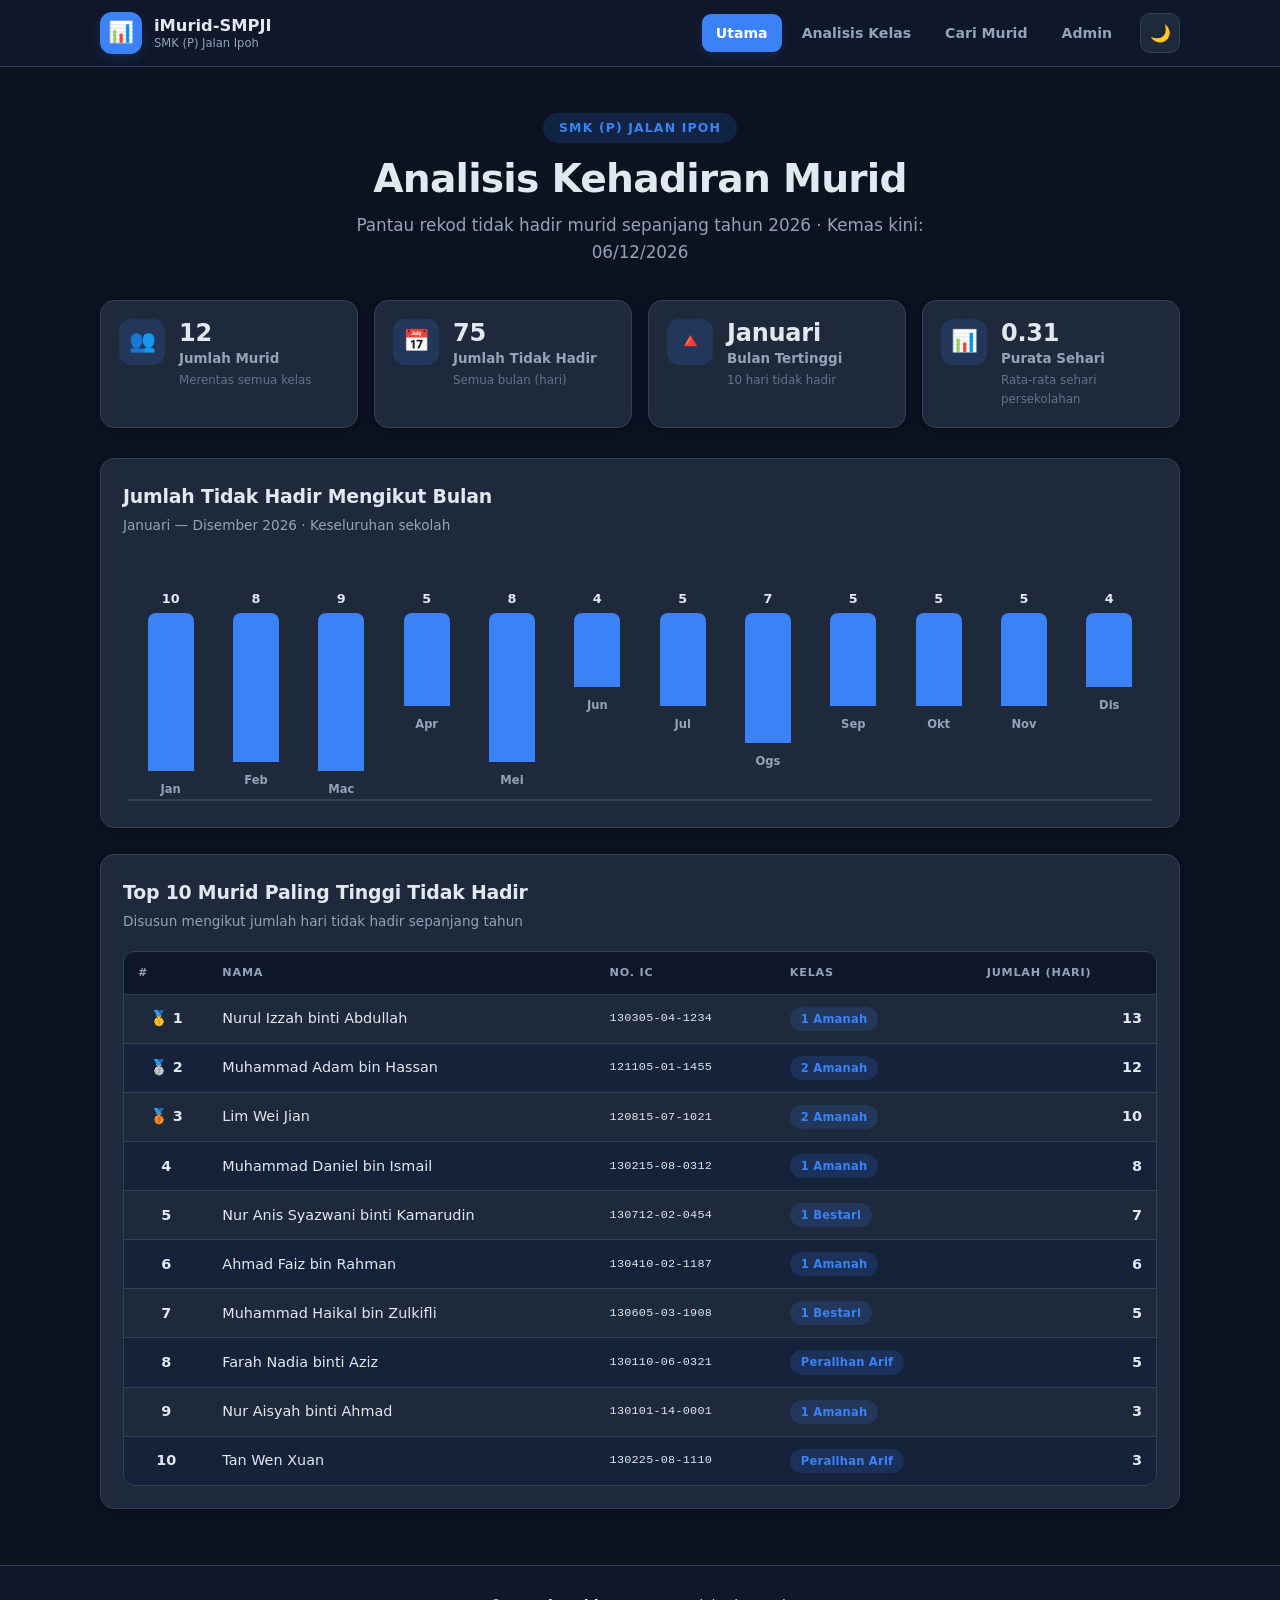
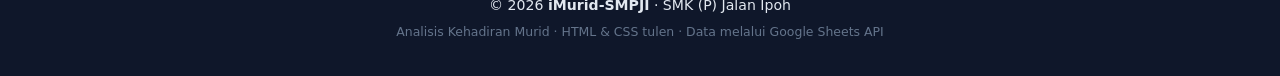
==== index.html @ 9938da87 "Website penuh: dashboard, analisis kelas, carian murid, admin" ====
<!DOCTYPE html>
<html lang="ms" data-tema="gelap">
<head>
  <meta charset="UTF-8">
  <meta name="viewport" content="width=device-width, initial-scale=1.0">
  <title>iMurid-SMPJI — Dashboard Utama</title>
  <meta name="description" content="Analisis Kehadiran Murid — SMK (P) Jalan Ipoh">
  <!-- Skrip no-flash tema: baca pilihan tema sebelum CSS dimuat -->
  <script>(function(){try{var t=localStorage.getItem('imurid_tema');if(!t){t='gelap';localStorage.setItem('imurid_tema',t);}document.documentElement.setAttribute('data-tema',t);}catch(e){}})();</script>
  <link rel="stylesheet" href="css/style.css">
</head>
<body>

<div id="header-placeholder"></div>

<main class="container">

  <section class="hero">
    <p class="hero-sekolah" id="hero-sekolah">SMK (P) Jalan Ipoh</p>
    <h1 class="hero-tajuk">Analisis Kehadiran Murid</h1>
    <p class="hero-sub">Pantau rekod tidak hadir murid sepanjang tahun 2026 · <span id="hero-tarikh"></span></p>
  </section>

  <section class="grid-stat" id="grid-stat" aria-label="Statistik utama"></section>

  <section class="seksyen">
    <div class="seksyen-kepala">
      <h2 class="seksyen-tajuk">Jumlah Tidak Hadir Mengikut Bulan</h2>
      <p class="seksyen-huraian">Januari — Disember 2026 · Keseluruhan sekolah</p>
    </div>
    <div class="carta">
      <div class="carta-bars" id="carta-bars"></div>
    </div>
  </section>

  <section class="seksyen">
    <div class="seksyen-kepala">
      <h2 class="seksyen-tajuk">Top 10 Murid Paling Tinggi Tidak Hadir</h2>
      <p class="seksyen-huraian">Disusun mengikut jumlah hari tidak hadir sepanjang tahun</p>
    </div>
    <div class="meja-wrap">
      <table class="meja">
        <thead>
          <tr>
            <th class="ta-tengah">#</th>
            <th>Nama</th>
            <th>No. IC</th>
            <th>Kelas</th>
            <th class="ta-kanan">Jumlah (hari)</th>
          </tr>
        </thead>
        <tbody id="tubuh-top10"></tbody>
      </table>
    </div>
  </section>

</main>

<div id="footer-placeholder"></div>

<script src="js/data.js"></script>
<script src="js/common.js"></script>
<script>
/* ==========================================================================
   Logik Halaman: Dashboard Utama
   ========================================================================== */
var HARI_SEKOLAH_SEBULAN = 20;

function jumlahPerBulan(kehadiran) {
  var hasil = {};
  BULAN.forEach(function (b) { hasil[b.k] = 0; });
  kehadiran.forEach(function (k) {
    BULAN.forEach(function (b) {
      hasil[b.k] += (k.bulan && k.bulan[b.k]) ? (parseInt(k.bulan[b.k], 10) || 0) : 0;
    });
  });
  return hasil;
}

function renderHalaman() {
  var tet = getTetapan() || {};
  var murid = getMurid();
  var kehadiran = getKehadiran();

  /* --- Hero --- */
  var heroSekolah = document.getElementById('hero-sekolah');
  if (heroSekolah && tet.namaSekolah) heroSekolah.textContent = tet.namaSekolah;

  var kini = new Date();
  var tarikhEl = document.getElementById('hero-tarikh');
  if (tarikhEl) {
    tarikhEl.textContent = 'Kemas kini: ' +
      String(kini.getDate()).padStart(2, '0') + '/' +
      String(kini.getMonth() + 1).padStart(2, '0') + '/' +
      kini.getFullYear();
  }

  /* --- Kiraan statistik --- */
  var perBulan = jumlahPerBulan(kehadiran);
  var jumlahKeseluruhan = 0;
  BULAN.forEach(function (b) { jumlahKeseluruhan += perBulan[b.k]; });

  var bulanTertinggi = BULAN[0].k;
  var nilaiTertinggi = -1;
  BULAN.forEach(function (b) {
    if (perBulan[b.k] > nilaiTertinggi) {
      nilaiTertinggi = perBulan[b.k];
      bulanTertinggi = b.k;
    }
  });

  var hariSekolah = BULAN.length * HARI_SEKOLAH_SEBULAN;
  var purataSehari = hariSekolah ? (jumlahKeseluruhan / hariSekolah) : 0;

  /* --- Kad statistik --- */
  var kad = [
    { ikon: '👥', nilai: String(murid.length),      label: 'Jumlah Murid',          sub: 'Merentas semua kelas' },
    { ikon: '📅', nilai: String(jumlahKeseluruhan), label: 'Jumlah Tidak Hadir',    sub: 'Semua bulan (hari)' },
    { ikon: '🔺', nilai: bulanPenuh(bulanTertinggi), label: 'Bulan Tertinggi',       sub: String(nilaiTertinggi) + ' hari tidak hadir' },
    { ikon: '📊', nilai: purataSehari.toFixed(2),    label: 'Purata Sehari',         sub: 'Rata-rata sehari persekolahan' }
  ];

  document.getElementById('grid-stat').innerHTML = kad.map(function (k) {
    return '<div class="kad-stat">' +
      '<div class="ikon-stat">' + k.ikon + '</div>' +
      '<div class="stat-kandungan">' +
        '<div class="nilai-stat">' + esc(k.nilai) + '</div>' +
        '<div class="label-stat">' + esc(k.label) + '</div>' +
        '<div class="sub-stat">' + esc(k.sub) + '</div>' +
      '</div>' +
    '</div>';
  }).join('');

  /* --- Carta bar 12 bulan --- */
  var maks = 1;
  BULAN.forEach(function (b) { if (perBulan[b.k] > maks) maks = perBulan[b.k]; });

  document.getElementById('carta-bars').innerHTML = BULAN.map(function (b) {
    var h = Math.round((perBulan[b.k] / maks) * 100);
    var kosong = perBulan[b.k] === 0 ? ' bar-kosong' : '';
    return '<div class="bar-wrap">' +
      '<div class="bar' + kosong + '" style="height:' + h + '%" title="' + esc(bulanPenuh(b.k)) + ': ' + perBulan[b.k] + ' hari">' +
        '<span class="bar-value">' + perBulan[b.k] + '</span>' +
        '<span class="bar-tip">' + esc(bulanPenuh(b.k)) + ' — ' + perBulan[b.k] + ' hari</span>' +
      '</div>' +
      '<span class="bar-label">' + bulanPendek(b.k) + '</span>' +
    '</div>';
  }).join('');

  /* --- Top 10 murid --- */
  var baris = kehadiran.map(function (k) {
    var m = null;
    var icK = String(k.ic || '').replace(/[^0-9]/g, '');
    for (var i = 0; i < murid.length; i++) {
      if (String(murid[i].ic || '').replace(/[^0-9]/g, '') === icK) { m = murid[i]; break; }
    }
    return {
      nama: k.nama || (m ? m.nama : ''),
      ic: k.ic || (m ? m.ic : ''),
      kelas: m ? m.kelas : '—',
      jumlah: parseInt(k.jumlah, 10) || 0
    };
  }).sort(function (a, b) { return b.jumlah - a.jumlah; }).slice(0, 10);

  var pingat = ['🥇', '🥈', '🥉'];
  document.getElementById('tubuh-top10').innerHTML = baris.map(function (b, i) {
    var pangkat = pingat[i] ? pingat[i] + ' ' + (i + 1) : String(i + 1);
    return '<tr>' +
      '<td class="ta-tengah kuat">' + pangkat + '</td>' +
      '<td>' + esc(b.nama) + '</td>' +
      '<td class="mono">' + esc(formatIC(b.ic)) + '</td>' +
      '<td><span class="lencana lencana-kelas">' + esc(b.kelas) + '</span></td>' +
      '<td class="ta-kanan kuat">' + b.jumlah + '</td>' +
    '</tr>';
  }).join('');
}
</script>
</body>
</html>
---- css/style.css ----
/* ==========================================================================
   iMurid-SMPJI — Analisis Kehadiran Murid
   SMK (P) Jalan Ipoh · Template boleh jual (sellable template)
   --------------------------------------------------------------------------
   Tema gelap (lalai) + tema cerah · Pure CSS · Tiada library luaran
   ========================================================================== */

/* --------------------------------------------------------------------------
   1. PEMBOLEHUBAH TEMA
   -------------------------------------------------------------------------- */
:root {
  /* Tema gelap (lalai) */
  --bg: #0b1220;
  --bg-lapisan: #0f172a;
  --kad: #1e293b;
  --kad-hover: #243349;
  --teks: #e2e8f0;
  --teks-muted: #94a3b8;
  --teks-samarsamar: #64748b;
  --sempadan: #334155;
  --akcent: #3b82f6;
  --akcent-hover: #2563eb;
  --akcent-lembut: rgba(59, 130, 246, 0.16);
  --akcent-teks: #ffffff;
  --berjaya: #22c55e;
  --amaran: #eab308;
  --bahaya: #ef4444;
  --latar-baris: #16213a;
  --bayang: 0 8px 28px rgba(0, 0, 0, 0.45);
  --bayang-kad: 0 2px 10px rgba(0, 0, 0, 0.28);
  --jejari: 14px;
  --font: 'Inter', ui-sans-serif, system-ui, -apple-system, 'Segoe UI', Roboto, sans-serif;
  --mono: ui-monospace, SFMono-Regular, Menlo, Consolas, 'Liberation Mono', monospace;
}

html[data-tema="cerah"] {
  /* Tema cerah */
  --bg: #f1f5f9;
  --bg-lapisan: #e2e8f0;
  --kad: #ffffff;
  --kad-hover: #f1f5f9;
  --teks: #0f172a;
  --teks-muted: #475569;
  --teks-samarsamar: #94a3b8;
  --sempadan: #e2e8f0;
  --akcent: #3b82f6;
  --akcent-hover: #2563eb;
  --akcent-lembut: rgba(59, 130, 246, 0.12);
  --akcent-teks: #ffffff;
  --berjaya: #16a34a;
  --amaran: #ca8a04;
  --bahaya: #dc2626;
  --latar-baris: #f8fafc;
  --bayang: 0 8px 28px rgba(15, 23, 42, 0.12);
  --bayang-kad: 0 2px 8px rgba(15, 23, 42, 0.07);
}

/* --------------------------------------------------------------------------
   2. RESET & ASAS
   -------------------------------------------------------------------------- */
*,
*::before,
*::after {
  box-sizing: border-box;
}

html {
  scroll-behavior: smooth;
}

body {
  margin: 0;
  font-family: var(--font);
  background: var(--bg);
  color: var(--teks);
  font-size: 16px;
  line-height: 1.6;
  -webkit-font-smoothing: antialiased;
  text-rendering: optimizeLegibility;
  transition: background 0.25s ease, color 0.25s ease;
}

img {
  max-width: 100%;
  display: block;
}

a {
  color: var(--akcent);
  text-decoration: none;
}

a:hover {
  text-decoration: underline;
}

button {
  font-family: inherit;
}

.container {
  max-width: 1120px;
  margin: 0 auto;
  padding: 0 20px;
}

main.container {
  min-height: 60vh;
}

::selection {
  background: var(--akcent);
  color: #fff;
}

/* Skrol bar */
::-webkit-scrollbar {
  width: 10px;
  height: 10px;
}
::-webkit-scrollbar-track {
  background: var(--bg);
}
::-webkit-scrollbar-thumb {
  background: var(--sempadan);
  border-radius: 999px;
}
::-webkit-scrollbar-thumb:hover {
  background: var(--teks-samarsamar);
}

/* Utiliti */
.mono {
  font-family: var(--mono);
  font-size: 0.82em;
  letter-spacing: 0.02em;
}
.ta-kanan { text-align: right; }
.ta-tengah { text-align: center; }
.kuat { font-weight: 700; }
.teks-redup { color: var(--teks-samarsamar); }

.hidden,
[hidden] {
  display: none !important;
}

/* Animasi */
@keyframes fadeIn {
  from { opacity: 0; transform: translateY(6px); }
  to   { opacity: 1; transform: translateY(0); }
}
@keyframes naik {
  from { height: 0; }
}
@keyframes melebar {
  from { width: 0; }
}
@keyframes putar {
  to { transform: rotate(360deg); }
}

/* --------------------------------------------------------------------------
   3. HEADER & NAVIGASI
   -------------------------------------------------------------------------- */
.header {
  background: var(--bg-lapisan);
  border-bottom: 1px solid var(--sempadan);
  position: sticky;
  top: 0;
  z-index: 50;
  backdrop-filter: blur(8px);
  -webkit-backdrop-filter: blur(8px);
}

.header-dalam {
  display: flex;
  align-items: center;
  gap: 14px;
  padding-top: 12px;
  padding-bottom: 12px;
  flex-wrap: wrap;
}

.jenama {
  display: flex;
  align-items: center;
  gap: 12px;
  color: var(--teks);
  text-decoration: none;
  margin-right: auto;
  min-width: 0;
}

.jenama:hover {
  text-decoration: none;
}

.logo-emoji {
  width: 42px;
  height: 42px;
  border-radius: 12px;
  background: var(--akcent);
  color: #fff;
  display: flex;
  align-items: center;
  justify-content: center;
  font-size: 1.3rem;
  flex-shrink: 0;
  box-shadow: 0 4px 12px var(--akcent-lembut);
}

.logo-img {
  width: 42px;
  height: 42px;
  border-radius: 12px;
  object-fit: cover;
  flex-shrink: 0;
}

.jenama-teks {
  display: flex;
  flex-direction: column;
  line-height: 1.25;
  min-width: 0;
}

.jenama-sistem {
  font-weight: 800;
  font-size: 1.02rem;
  white-space: nowrap;
}

.jenama-sekolah {
  font-size: 0.72rem;
  color: var(--teks-muted);
  white-space: nowrap;
  overflow: hidden;
  text-overflow: ellipsis;
}

.nav {
  display: flex;
  gap: 6px;
  flex-wrap: wrap;
}

.nav-link {
  padding: 8px 14px;
  border-radius: 9px;
  color: var(--teks-muted);
  font-size: 0.88rem;
  font-weight: 600;
  text-decoration: none;
  transition: background 0.2s, color 0.2s;
  white-space: nowrap;
}

.nav-link:hover {
  color: var(--teks);
  background: var(--kad);
  text-decoration: none;
}

.nav-link-aktif {
  background: var(--akcent);
  color: #fff;
  box-shadow: 0 3px 10px var(--akcent-lembut);
}

.nav-link-aktif:hover {
  background: var(--akcent-hover);
  color: #fff;
}

.butang-tema {
  width: 40px;
  height: 40px;
  border-radius: 10px;
  border: 1px solid var(--sempadan);
  background: var(--kad);
  color: var(--teks);
  font-size: 1.05rem;
  cursor: pointer;
  display: flex;
  align-items: center;
  justify-content: center;
  flex-shrink: 0;
  transition: border-color 0.2s, transform 0.15s, background 0.2s;
}

.butang-tema:hover {
  border-color: var(--akcent);
  transform: translateY(-1px);
}

/* --------------------------------------------------------------------------
   4. HERO
   -------------------------------------------------------------------------- */
.hero {
  padding: 46px 0 34px;
  text-align: center;
  animation: fadeIn 0.4s ease;
}

.hero-ringkas {
  padding: 34px 0 26px;
}

.hero-sekolah {
  display: inline-block;
  margin: 0 0 12px;
  padding: 5px 16px;
  border-radius: 999px;
  background: var(--akcent-lembut);
  color: var(--akcent);
  font-size: 0.78rem;
  font-weight: 700;
  letter-spacing: 0.09em;
  text-transform: uppercase;
}

.hero-tajuk {
  margin: 0 0 10px;
  font-size: clamp(1.6rem, 4.5vw, 2.45rem);
  font-weight: 800;
  letter-spacing: -0.02em;
  line-height: 1.2;
}

.hero-sub {
  margin: 0 auto;
  max-width: 640px;
  color: var(--teks-muted);
  font-size: clamp(0.9rem, 2vw, 1.05rem);
}

/* --------------------------------------------------------------------------
   5. KAD STATISTIK
   -------------------------------------------------------------------------- */
.grid-stat {
  display: grid;
  grid-template-columns: repeat(4, 1fr);
  gap: 16px;
  margin-bottom: 30px;
}

.kad-stat {
  background: var(--kad);
  border: 1px solid var(--sempadan);
  border-radius: var(--jejari);
  padding: 18px;
  display: flex;
  gap: 14px;
  align-items: flex-start;
  box-shadow: var(--bayang-kad);
  transition: transform 0.2s, box-shadow 0.2s, border-color 0.2s;
  animation: fadeIn 0.4s ease;
}

.kad-stat:hover {
  transform: translateY(-3px);
  box-shadow: var(--bayang);
  border-color: var(--akcent);
}

.ikon-stat {
  width: 46px;
  height: 46px;
  border-radius: 12px;
  background: var(--akcent-lembut);
  display: flex;
  align-items: center;
  justify-content: center;
  font-size: 1.35rem;
  flex-shrink: 0;
}

.stat-kandungan {
  min-width: 0;
}

.nilai-stat {
  font-size: 1.5rem;
  font-weight: 800;
  line-height: 1.2;
  letter-spacing: -0.01em;
  word-break: break-word;
}

.label-stat {
  font-size: 0.84rem;
  font-weight: 600;
  color: var(--teks-muted);
}

.sub-stat {
  font-size: 0.74rem;
  color: var(--teks-samarsamar);
  margin-top: 2px;
}

/* --------------------------------------------------------------------------
   6. SEKSYEN (KAD KANDUNGAN)
   -------------------------------------------------------------------------- */
.seksyen {
  background: var(--kad);
  border: 1px solid var(--sempadan);
  border-radius: var(--jejari);
  padding: 22px;
  margin-bottom: 26px;
  box-shadow: var(--bayang-kad);
  animation: fadeIn 0.4s ease;
}

.seksyen-kepala {
  margin-bottom: 18px;
}

.seksyen-kepala-baris {
  display: flex;
  align-items: center;
  justify-content: space-between;
  gap: 16px;
  flex-wrap: wrap;
}

.seksyen-tajuk {
  margin: 0 0 4px;
  font-size: 1.18rem;
  font-weight: 700;
  letter-spacing: -0.01em;
}

.seksyen-huraian {
  margin: 0;
  color: var(--teks-muted);
  font-size: 0.85rem;
}

/* --------------------------------------------------------------------------
   7. CARTA BAR MENEGAK (Dashboard & Murid)
   -------------------------------------------------------------------------- */
.carta {
  padding: 6px 4px 4px;
}

.carta-bars {
  display: flex;
  align-items: flex-end;
  gap: 10px;
  height: 240px;
  padding: 52px 6px 0;
  border-bottom: 2px solid var(--sempadan);
}

.bar-wrap {
  flex: 1;
  display: flex;
  flex-direction: column;
  align-items: center;
  height: 100%;
  min-width: 0;
  position: relative;
}

.bar {
  position: relative;
  width: 100%;
  max-width: 46px;
  background: var(--akcent);
  border-radius: 8px 8px 0 0;
  min-height: 3px;
  display: flex;
  justify-content: center;
  cursor: default;
  animation: naik 0.7s ease;
  transition: background 0.2s, filter 0.2s;
}

.bar:hover {
  background: var(--akcent-hover);
  filter: brightness(1.1);
}

.bar-kosong {
  background: var(--sempadan);
  opacity: 0.5;
}

.bar-value {
  position: absolute;
  top: -24px;
  font-size: 0.8rem;
  font-weight: 700;
  color: var(--teks);
}

.bar-tip {
  position: absolute;
  bottom: calc(100% + 8px);
  left: 50%;
  transform: translateX(-50%);
  background: var(--teks);
  color: var(--bg);
  padding: 5px 12px;
  border-radius: 8px;
  font-size: 0.75rem;
  font-weight: 600;
  white-space: nowrap;
  opacity: 0;
  pointer-events: none;
  transition: opacity 0.15s;
  z-index: 5;
  box-shadow: var(--bayang);
}

.bar:hover .bar-tip {
  opacity: 1;
}

.bar-label {
  margin-top: 9px;
  font-size: 0.72rem;
  font-weight: 600;
  color: var(--teks-muted);
}

/* Carta mini (halaman carian murid) */
.carta-mini .carta-bars {
  height: 120px;
  padding-top: 26px;
  gap: 6px;
}

.carta-mini .bar {
  max-width: 26px;
}

.carta-mini .bar-value {
  top: -18px;
  font-size: 0.65rem;
}

.carta-mini .bar-label {
  font-size: 0.6rem;
  margin-top: 5px;
}

.carta-mini .bar-tip {
  display: none;
}

/* --------------------------------------------------------------------------
   8. CARTA BAR MENGUFUK (Perbandingan Kelas)
   -------------------------------------------------------------------------- */
.palang-sel {
  display: flex;
  align-items: center;
  gap: 10px;
  min-width: 190px;
}

.palang-luar {
  flex: 1;
  background: var(--latar-baris);
  border-radius: 999px;
  height: 12px;
  overflow: hidden;
}

.palang-dalam {
  height: 100%;
  border-radius: 999px;
  background: var(--akcent);
  min-width: 3px;
  animation: melebar 0.7s ease;
  transition: background 0.2s;
}

.palang-dalam:hover {
  background: var(--akcent-hover);
}

.palang-nilai {
  font-weight: 700;
  font-size: 0.85rem;
  min-width: 30px;
  text-align: right;
}

/* --------------------------------------------------------------------------
   9. JADUAL
   -------------------------------------------------------------------------- */
.meja-wrap {
  overflow-x: auto;
  border: 1px solid var(--sempadan);
  border-radius: 12px;
  background: var(--kad);
}

.meja {
  width: 100%;
  min-width: 0;
  border-collapse: collapse;
  font-size: 0.9rem;
}

.meja th {
  text-align: left;
  padding: 12px 14px;
  font-size: 0.7rem;
  font-weight: 700;
  text-transform: uppercase;
  letter-spacing: 0.07em;
  color: var(--teks-muted);
  background: var(--bg-lapisan);
  border-bottom: 1px solid var(--sempadan);
  white-space: nowrap;
}

.meja td {
  padding: 12px 14px;
  border-bottom: 1px solid var(--sempadan);
  vertical-align: middle;
  overflow-wrap: break-word;
  word-break: break-word;
}

.meja tbody tr:last-child td {
  border-bottom: none;
}

.meja tbody tr:nth-child(even) {
  background: var(--latar-baris);
}

.meja tbody tr:hover {
  background: var(--kad-hover);
}

.meja .kosong {
  padding: 28px 16px !important;
  color: var(--teks-samarsamar);
  font-style: italic;
}

/* --------------------------------------------------------------------------
   10. LENCANA (BADGE)
   -------------------------------------------------------------------------- */
.lencana {
  display: inline-flex;
  align-items: center;
  gap: 5px;
  padding: 4px 11px;
  border-radius: 999px;
  font-size: 0.72rem;
  font-weight: 700;
  letter-spacing: 0.02em;
  white-space: nowrap;
  line-height: 1.4;
}

.lencana-kelas {
  background: var(--akcent-lembut);
  color: var(--akcent);
}

.lencana-biru {
  background: var(--akcent-lembut);
  color: var(--akcent);
}

.lencana-hijau {
  background: rgba(34, 197, 94, 0.14);
  color: var(--berjaya);
}

.lencana-kuning {
  background: rgba(234, 179, 8, 0.15);
  color: var(--amaran);
}

.lencana-merah {
  background: rgba(239, 68, 68, 0.14);
  color: var(--bahaya);
}

/* --------------------------------------------------------------------------
   11. BORANG, INPUT & BUTANG
   -------------------------------------------------------------------------- */
.kumpulan-input {
  display: flex;
  flex-direction: column;
  gap: 6px;
  margin-bottom: 14px;
}

.kumpulan-input label {
  font-size: 0.8rem;
  font-weight: 600;
  color: var(--teks-muted);
}

.kumpulan-input input[type="text"],
.kumpulan-input input[type="password"],
.kumpulan-input input[type="search"],
.kumpulan-input select {
  width: 100%;
  padding: 11px 14px;
  border-radius: 10px;
  border: 1px solid var(--sempadan);
  background: var(--bg-lapisan);
  color: var(--teks);
  font: inherit;
  font-size: 0.9rem;
  transition: border-color 0.2s, box-shadow 0.2s;
}

.kumpulan-input input:focus,
.kumpulan-input select:focus {
  outline: none;
  border-color: var(--akcent);
  box-shadow: 0 0 0 3px var(--akcent-lembut);
}

.kumpulan-input select {
  cursor: pointer;
}

.kumpulan-input select option {
  background: var(--kad);
  color: var(--teks);
}

.kumpulan-input-inline {
  flex-direction: row;
  align-items: center;
  gap: 10px;
  margin: 0;
}

.kumpulan-input-inline select {
  width: auto;
  min-width: 160px;
}

.kumpulan-input-flex {
  flex-direction: row;
  align-items: center;
  gap: 10px;
  margin: 0;
}

.kumpulan-input-flex input {
  flex: 1;
}

.grid-dua {
  display: grid;
  grid-template-columns: 1fr 1fr;
  gap: 16px;
}

.butang {
  display: inline-flex;
  align-items: center;
  justify-content: center;
  gap: 8px;
  padding: 11px 20px;
  border-radius: 10px;
  border: none;
  font: inherit;
  font-weight: 700;
  font-size: 0.9rem;
  cursor: pointer;
  transition: transform 0.15s, background 0.2s, box-shadow 0.2s, border-color 0.2s;
}

.butang:hover {
  transform: translateY(-1px);
}

.butang:active {
  transform: translateY(0);
}

.butang:disabled {
  opacity: 0.55;
  cursor: not-allowed;
  transform: none;
}

.butang-utama {
  background: var(--akcent);
  color: #fff;
  box-shadow: 0 4px 14px var(--akcent-lembut);
}

.butang-utama:hover {
  background: var(--akcent-hover);
}

.butang-sekunder {
  background: var(--bg-lapisan);
  color: var(--teks);
  border: 1px solid var(--sempadan);
}

.butang-sekunder:hover {
  background: var(--kad-hover);
  border-color: var(--akcent);
}

.lebar-penuh {
  width: 100%;
}

/* Input fail (muat naik laporan) */
.input-fail {
  display: flex;
  align-items: center;
  gap: 10px;
  padding: 11px 14px;
  border: 1.5px dashed var(--sempadan);
  border-radius: 10px;
  background: var(--bg-lapisan);
  cursor: pointer;
  transition: border-color 0.2s, background 0.2s;
}

.input-fail:hover {
  border-color: var(--akcent);
  background: var(--kad-hover);
}

.input-fail-ikon {
  font-size: 1.15rem;
  flex-shrink: 0;
}

.input-fail-teks {
  font-size: 0.85rem;
  color: var(--teks-muted);
  overflow: hidden;
  text-overflow: ellipsis;
  white-space: nowrap;
}

/* --------------------------------------------------------------------------
   12. KAD CARIAN (Halaman Cari Murid)
   -------------------------------------------------------------------------- */
.kad-cari {
  background: var(--kad);
  border: 1px solid var(--sempadan);
  border-radius: var(--jejari);
  padding: 20px;
  box-shadow: var(--bayang-kad);
}

.bantuan-cari {
  margin: 12px 0 0;
  font-size: 0.8rem;
  color: var(--teks-samarsamar);
}

.bantuan-chip {
  background: var(--bg-lapisan);
  border: 1px solid var(--sempadan);
  color: var(--teks-muted);
  border-radius: 999px;
  padding: 4px 13px;
  font-size: 0.75rem;
  font-weight: 600;
  cursor: pointer;
  margin-left: 6px;
  transition: border-color 0.2s, color 0.2s;
}

.bantuan-chip:hover {
  border-color: var(--akcent);
  color: var(--akcent);
}

/* --------------------------------------------------------------------------
   13. KAD PROFIL MURID
   -------------------------------------------------------------------------- */
.kad-profil {
  background: var(--kad);
  border: 1px solid var(--sempadan);
  border-radius: var(--jejari);
  padding: 20px;
  margin-top: 18px;
  box-shadow: var(--bayang-kad);
  animation: fadeIn 0.3s ease;
}

.profil-atas {
  display: flex;
  gap: 16px;
  align-items: center;
  margin-bottom: 18px;
  flex-wrap: wrap;
}

.avatar {
  width: 56px;
  height: 56px;
  border-radius: 50%;
  background: var(--akcent);
  color: #fff;
  display: flex;
  align-items: center;
  justify-content: center;
  font-weight: 800;
  font-size: 1.1rem;
  flex-shrink: 0;
  box-shadow: 0 4px 12px var(--akcent-lembut);
}

.profil-maklumat {
  min-width: 0;
}

.profil-nama {
  font-size: 1.15rem;
  margin: 0 0 4px;
  letter-spacing: -0.01em;
}

.profil-ic {
  color: var(--teks-muted);
  margin: 0 0 8px;
  font-size: 0.85rem;
}

.profil-trend {
  margin-bottom: 8px;
}

.profil-trend h4 {
  margin: 0 0 6px;
  font-size: 0.95rem;
  font-weight: 700;
}

/* --------------------------------------------------------------------------
   14. NOTIS & SPINNER
   -------------------------------------------------------------------------- */
.notis {
  padding: 12px 16px;
  border-radius: 10px;
  font-size: 0.88rem;
  line-height: 1.55;
  border: 1px solid;
  margin: 12px 0;
}

.notis-info {
  background: rgba(59, 130, 246, 0.1);
  border-color: rgba(59, 130, 246, 0.35);
}

.notis-jaya {
  background: rgba(34, 197, 94, 0.12);
  border-color: rgba(34, 197, 94, 0.4);
}

.notis-amaran {
  background: rgba(234, 179, 8, 0.12);
  border-color: rgba(234, 179, 8, 0.4);
}

.notis-ralat {
  background: rgba(239, 68, 68, 0.12);
  border-color: rgba(239, 68, 68, 0.4);
}

.spinner {
  width: 17px;
  height: 17px;
  border: 3px solid var(--akcent-lembut);
  border-top-color: var(--akcent);
  border-radius: 50%;
  display: inline-block;
  vertical-align: -3px;
  animation: putar 0.7s linear infinite;
}

.kawasan-status {
  margin-top: 14px;
}

/* --------------------------------------------------------------------------
   15. TAB (Halaman Admin)
   -------------------------------------------------------------------------- */
.tab-nav {
  display: flex;
  gap: 8px;
  flex-wrap: wrap;
  margin: 4px 0 18px;
}

.tab-btn {
  padding: 10px 16px;
  border-radius: 10px;
  border: 1px solid var(--sempadan);
  background: var(--bg-lapisan);
  color: var(--teks-muted);
  font: inherit;
  font-weight: 700;
  font-size: 0.85rem;
  cursor: pointer;
  transition: all 0.2s;
}

.tab-btn:hover {
  color: var(--teks);
  border-color: var(--akcent);
}

.tab-btn.aktif {
  background: var(--akcent);
  border-color: var(--akcent);
  color: #fff;
  box-shadow: 0 4px 14px var(--akcent-lembut);
}

.tab-panel {
  display: none;
  padding-top: 6px;
}

.tab-panel.aktif {
  display: block;
  animation: fadeIn 0.3s ease;
}

/* --------------------------------------------------------------------------
   16. GERBANG (KATA LALUAN ADMIN)
   -------------------------------------------------------------------------- */
.gerbang {
  display: flex;
  justify-content: center;
  padding: 46px 16px;
}

.kad-gerbang {
  background: var(--kad);
  border: 1px solid var(--sempadan);
  border-radius: 18px;
  padding: 32px 28px;
  max-width: 400px;
  width: 100%;
  text-align: center;
  box-shadow: var(--bayang);
  animation: fadeIn 0.35s ease;
}

.ikon-gerbang {
  font-size: 2.3rem;
  margin-bottom: 8px;
}

.kad-gerbang h2 {
  margin: 0 0 6px;
  font-size: 1.25rem;
}

.kad-gerbang p {
  margin: 0 0 18px;
  color: var(--teks-muted);
  font-size: 0.88rem;
}

.gerbang-hint {
  margin-top: 14px !important;
  font-size: 0.75rem !important;
  color: var(--teks-samarsamar) !important;
  margin-bottom: 0 !important;
}

.ralat-laluan {
  margin: 10px 0 0;
  color: var(--bahaya);
  font-size: 0.82rem;
  font-weight: 600;
}

/* --------------------------------------------------------------------------
   17. FOOTER
   -------------------------------------------------------------------------- */
.footer {
  margin-top: 56px;
  padding: 28px 0 34px;
  border-top: 1px solid var(--sempadan);
  background: var(--bg-lapisan);
  text-align: center;
}

.footer-utama {
  margin: 0 0 6px;
  font-size: 0.88rem;
}

.footer-muted {
  margin: 0;
  font-size: 0.78rem;
  color: var(--teks-samarsamar);
}

/* --------------------------------------------------------------------------
   18. RESPONSIF (MOBILE-FIRST)
   -------------------------------------------------------------------------- */
@media (max-width: 920px) {
  .grid-stat {
    grid-template-columns: repeat(2, 1fr);
  }
}

@media (max-width: 640px) {
  .container {
    padding: 0 14px;
  }

  .grid-stat {
    grid-template-columns: 1fr;
    gap: 12px;
  }

  .header-dalam {
    gap: 10px;
  }

  .nav {
    order: 3;
    width: 100%;
    justify-content: flex-start;
    overflow-x: auto;
    padding-bottom: 2px;
    scrollbar-width: none;
  }

  .nav::-webkit-scrollbar {
    display: none;
  }

  .seksyen {
    padding: 16px;
  }

  .seksyen-kepala-baris {
    flex-direction: column;
    align-items: flex-start;
  }

  .carta-bars {
    gap: 5px;
    height: 210px;
  }

  .bar-value {
    font-size: 0.7rem;
    top: -20px;
  }

  .grid-dua {
    grid-template-columns: 1fr;
    gap: 0;
  }

  .kumpulan-input-flex {
    flex-direction: column;
    align-items: stretch;
  }

  .bantuan-chip {
    margin-left: 0;
    margin-right: 6px;
    margin-top: 4px;
  }

  .hero {
    padding: 34px 0 26px;
  }

  .tab-btn {
    flex: 1 1 auto;
    text-align: center;
  }
}

@media (max-width: 380px) {
  .jenama-sekolah {
    display: none;
  }
}

/* Kurangkan animasi jika pengguna minta */
@media (prefers-reduced-motion: reduce) {
  *,
  *::before,
  *::after {
    animation: none !important;
    transition: none !important;
  }
  html {
    scroll-behavior: auto;
  }
}
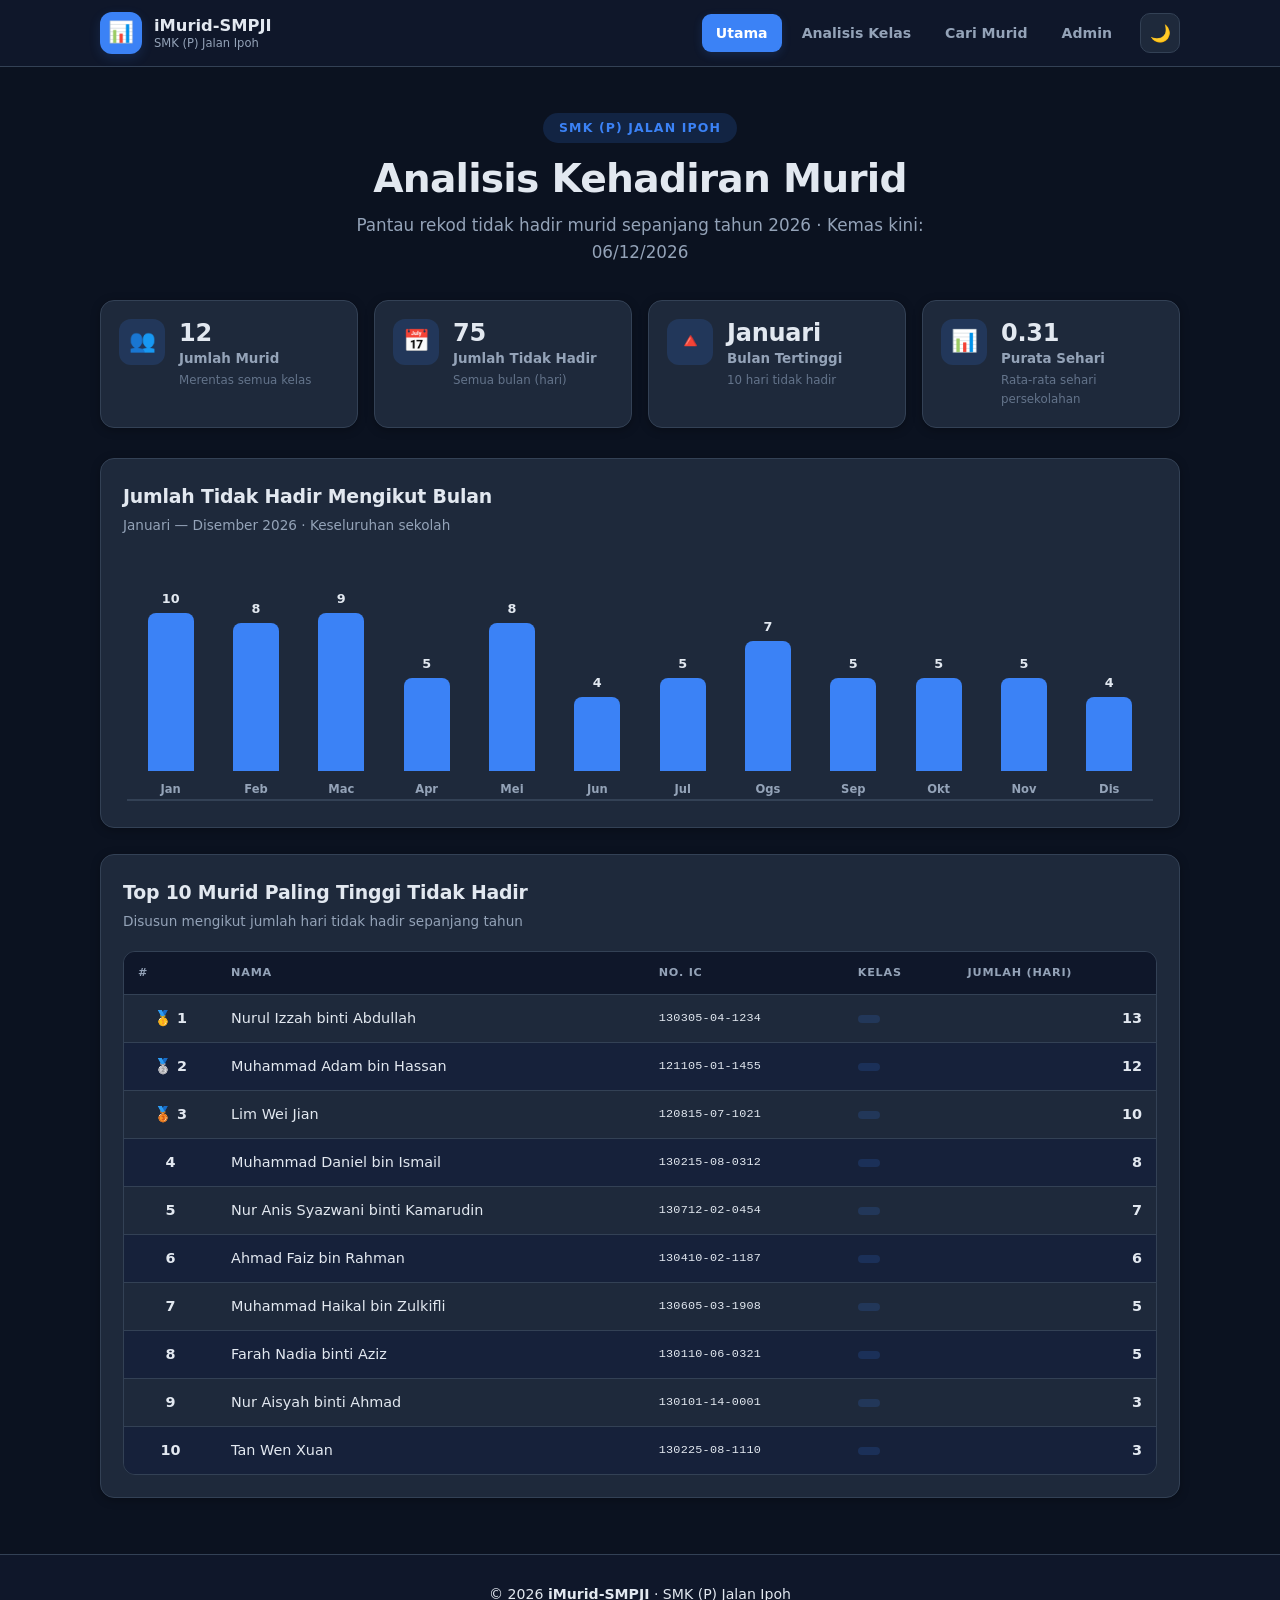
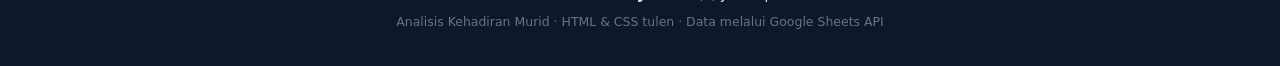
==== commit 929686df: "Tab Murid: asingkan Tingkatan & Kelas" ====
--- a/index.html
+++ b/index.html
@@ -157,7 +157,7 @@
     return {
       nama: k.nama || (m ? m.nama : ''),
       ic: k.ic || (m ? m.ic : ''),
-      kelas: m ? m.kelas : '—',
+      kelas: m ? m.kelasPenuh : '—',
       jumlah: parseInt(k.jumlah, 10) || 0
     };
   }).sort(function (a, b) { return b.jumlah - a.jumlah; }).slice(0, 10);
@@ -169,7 +169,7 @@
       '<td class="ta-tengah kuat">' + pangkat + '</td>' +
       '<td>' + esc(b.nama) + '</td>' +
       '<td class="mono">' + esc(formatIC(b.ic)) + '</td>' +
-      '<td><span class="lencana lencana-kelas">' + esc(b.kelas) + '</span></td>' +
+      '<td><span class="lencana lencana-kelas">' + esc(b.kelasPenuh) + '</span></td>' +
       '<td class="ta-kanan kuat">' + b.jumlah + '</td>' +
     '</tr>';
   }).join('');
--- a/css/style.css
+++ b/css/style.css
@@ -458,6 +458,7 @@
   flex: 1;
   display: flex;
   flex-direction: column;
+  justify-content: flex-end;  /* bar berlabuh di bawah, naik ke atas */
   align-items: center;
   height: 100%;
   min-width: 0;
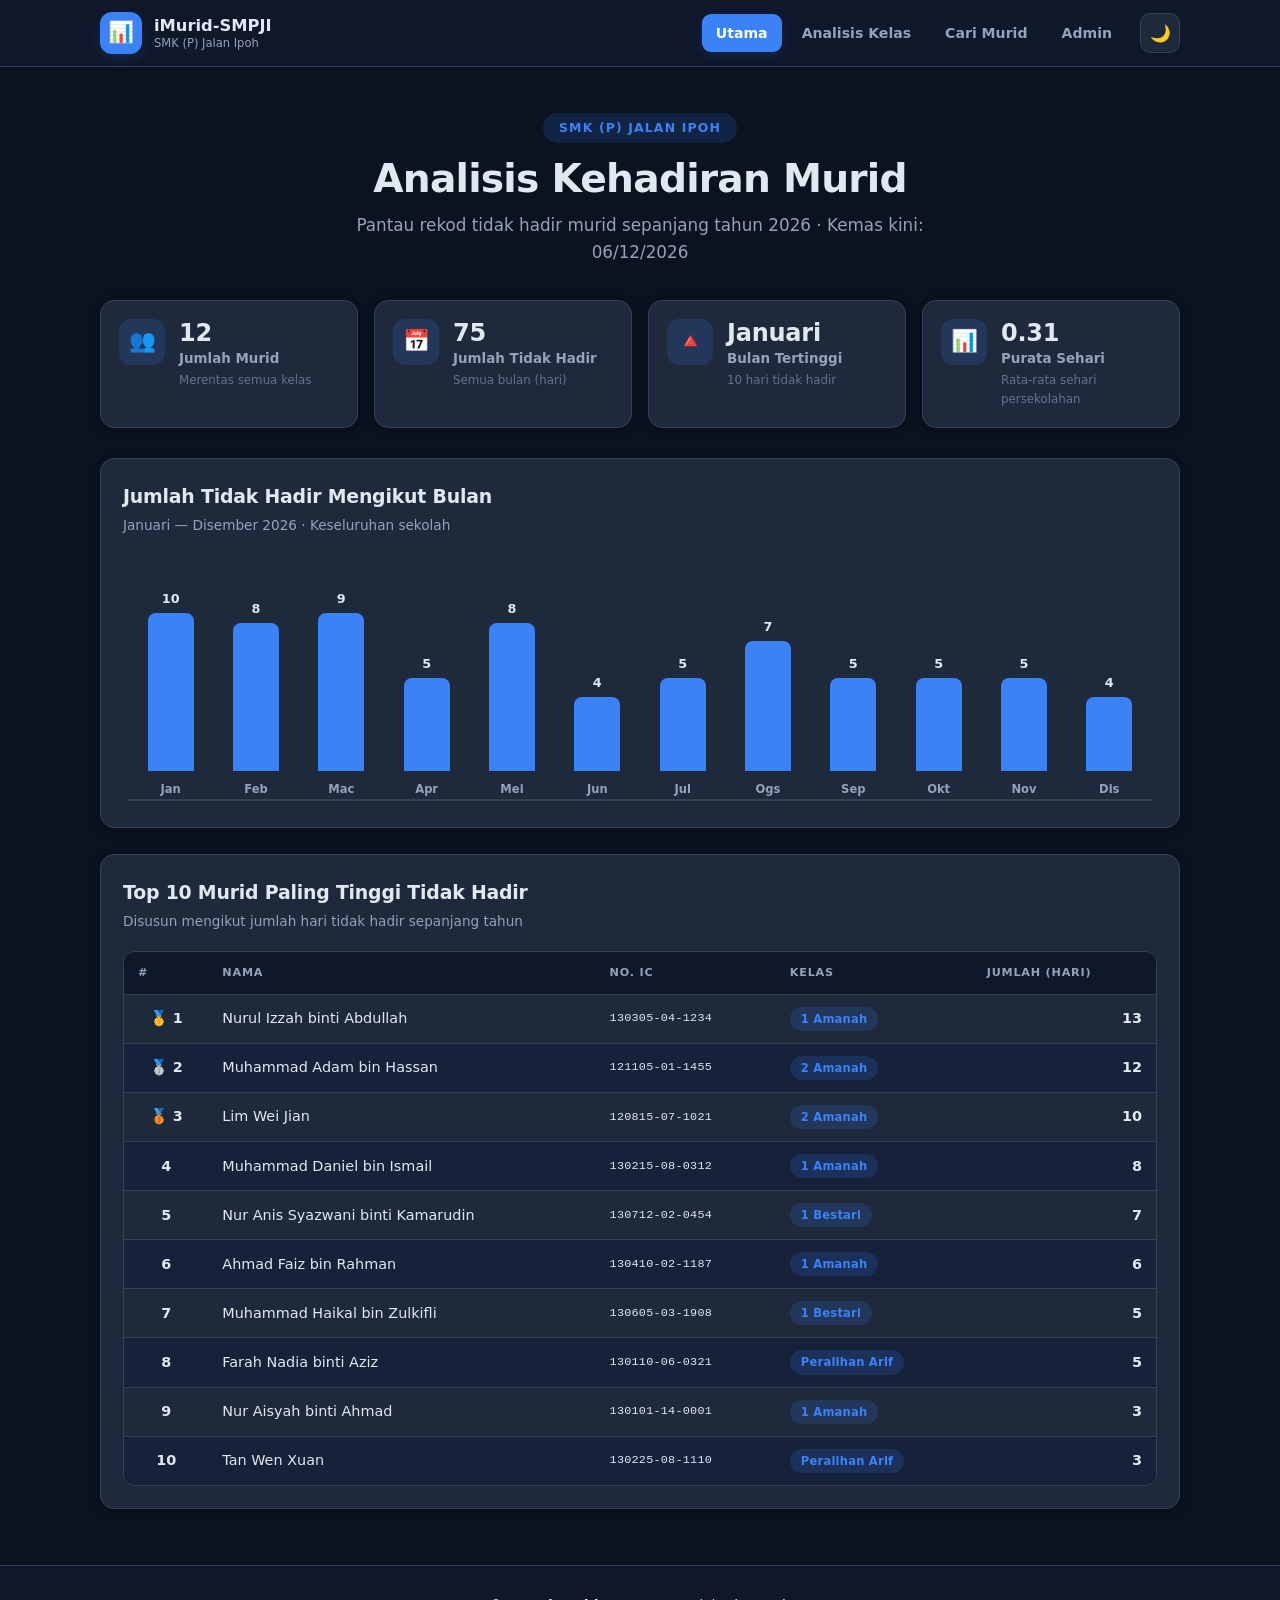
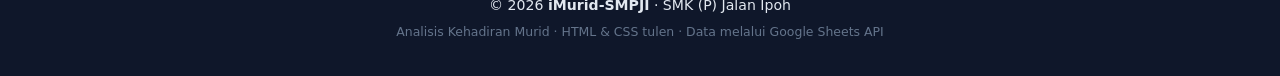
==== commit a46b44f8: "Cross-check kelas kehadiran melalui NoIC" ====
--- a/index.html
+++ b/index.html
@@ -157,7 +157,7 @@
     return {
       nama: k.nama || (m ? m.nama : ''),
       ic: k.ic || (m ? m.ic : ''),
-      kelas: m ? m.kelasPenuh : '—',
+      kelasPenuh: m ? m.kelasPenuh : '—',
       jumlah: parseInt(k.jumlah, 10) || 0
     };
   }).sort(function (a, b) { return b.jumlah - a.jumlah; }).slice(0, 10);
--- a/css/style.css
+++ b/css/style.css
@@ -703,7 +703,14 @@
   color: var(--teks-muted);
 }
 
+.input-bantuan {
+  color: var(--teks-samarsamar);
+  font-size: 0.75rem;
+  line-height: 1.4;
+}
+
 .kumpulan-input input[type="text"],
+.kumpulan-input input[type="url"],
 .kumpulan-input input[type="password"],
 .kumpulan-input input[type="search"],
 .kumpulan-input select {
